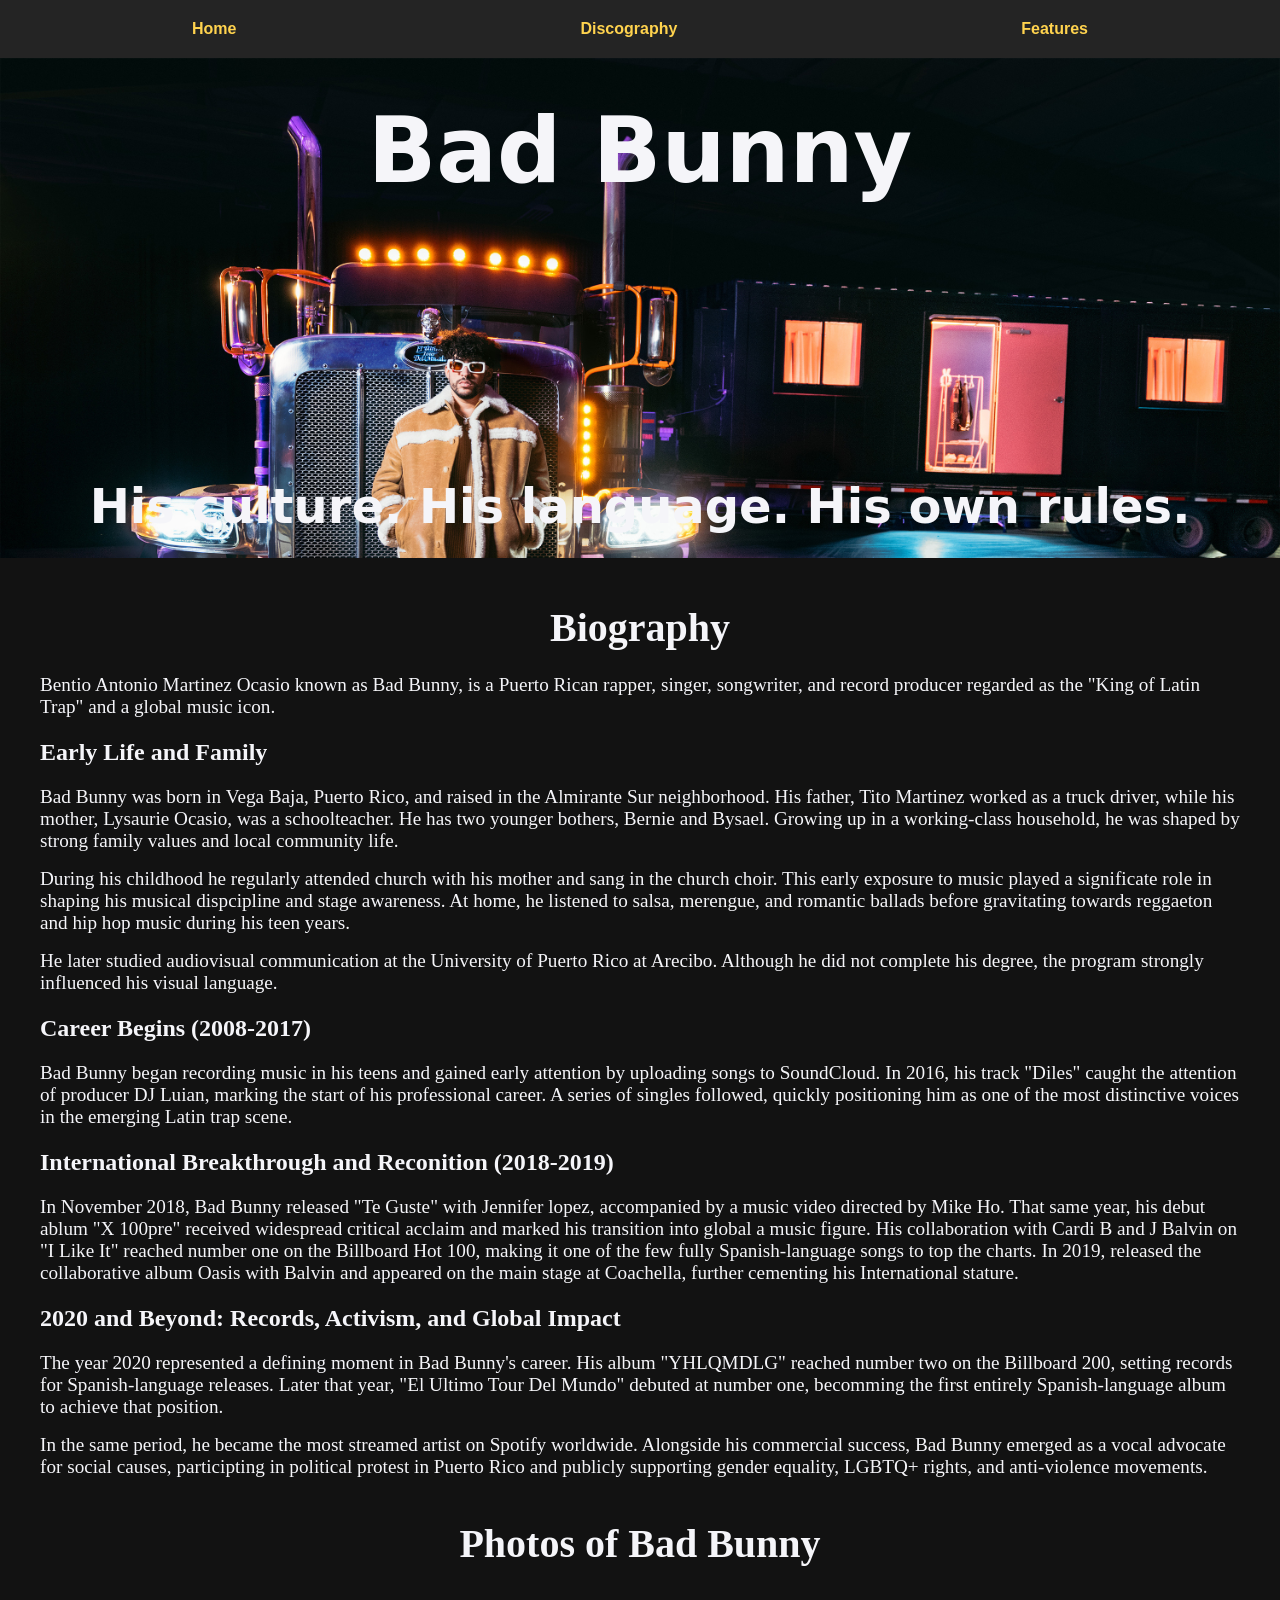
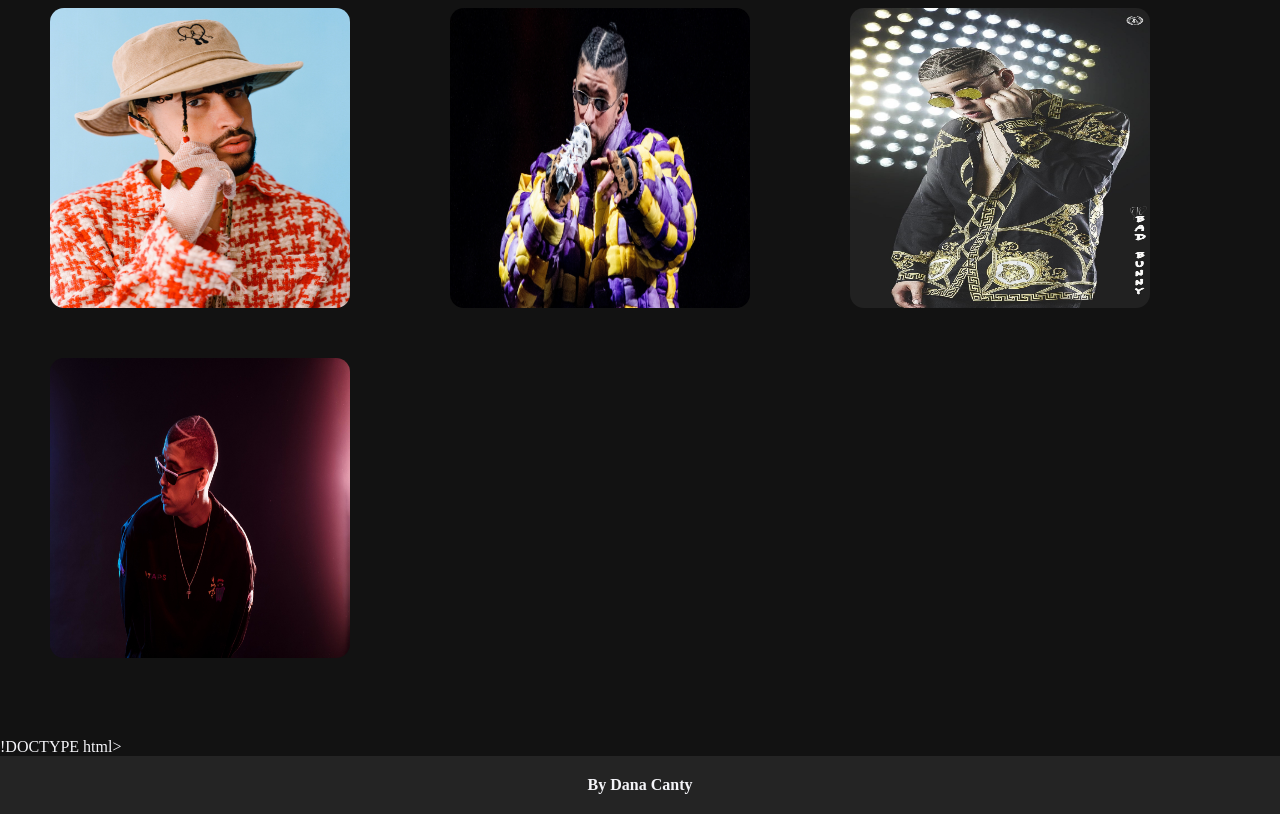
==== index.html @ 1dedb2bd "Dana homepage" ====
!DOCTYPE html>
<html lang="en">
<head>
    <meta charset="UTF-8">
    <meta name="viewport" content="width=device-width, initial-scale=1.0">
    <title>Bad Bunny</title>
    <link rel="stylesheet" href="style.css">
</head>
<body>
    <nav class="main-nav">
        <a class="main-nav__link" href="index.html">Home</a>
        <a class="main-nav__link" href="discography.html">Discography</a>
        <a class="main-nav__link" href="features.html">Features</a>
    </nav>
    <header class="jumbotron">
        <p class="jumbotron__main-text">Bad Bunny</p>
        <p class="jumbotron__sub-text">His culture. His language. His own rules.</p>
    </header>
    <main class="main-content">
        <h2>Biography</h2>
        <p>
            Bentio Antonio Martinez Ocasio known as Bad Bunny, is a Puerto Rican rapper, singer, songwriter, and record producer regarded as the "King of Latin Trap" and a global music icon.
        </p>
        <h3>Early Life and Family</h3>
        <p>
            Bad Bunny was born in  Vega Baja, Puerto Rico, and raised in the Almirante Sur neighborhood. His father, Tito Martinez worked as a truck driver, while his mother, Lysaurie Ocasio, was a schoolteacher. He has two younger bothers, Bernie and Bysael. Growing up in a working-class household, he was shaped by strong family values and local community life.
        </p>
        <p>
            During his childhood he regularly attended church with his mother and sang in the church choir. This early exposure to music played a significate role in shaping his musical dispcipline and stage awareness. At home, he listened to salsa, merengue, and romantic ballads before gravitating towards reggaeton and hip hop music during his teen years.
        </p>
        <p>
            He later studied audiovisual communication at the University of Puerto Rico at Arecibo. Although he did not complete his degree, the program strongly influenced his visual language.
        </p>
        <h3>Career Begins (2008-2017)</h3>
        <p>
            Bad Bunny began recording music in his teens and gained early attention by uploading songs to SoundCloud. In 2016, his track "Diles" caught the attention of producer DJ Luian, marking the start of his professional career. A series of singles followed, quickly positioning him as one of the most distinctive voices in the emerging Latin trap scene.
        </p>
        <h3>International Breakthrough and Reconition (2018-2019)</h3>
        <p> 
            In November 2018, Bad Bunny released "Te Guste" with Jennifer lopez, accompanied by a music video directed by Mike Ho. That same year, his debut ablum "X 100pre" received widespread critical acclaim and marked his transition into global a music figure. His collaboration with Cardi B and J Balvin on "I Like It" reached number one on the Billboard Hot 100, making it one of the few fully Spanish-language songs to top the charts. In 2019, released the collaborative album Oasis with Balvin and appeared on the main stage at Coachella, further cementing his International stature.
        </p>
        <h3>2020 and Beyond: Records, Activism, and Global Impact</h3>
        <p>
            The year 2020 represented a defining moment in Bad Bunny's career. His album "YHLQMDLG" reached number two on the Billboard 200, setting records for Spanish-language releases. Later that year, "El Ultimo Tour Del Mundo" debuted at number one, becomming the first entirely Spanish-language album to achieve that position. 
        </p>
        <p>
            In the same period, he became the most streamed artist on Spotify worldwide. Alongside his commercial success, Bad Bunny emerged as a vocal advocate for social causes, participting in political protest in Puerto Rico and publicly supporting gender equality, LGBTQ+ rights, and anti-violence movements.
        </p>
        <div class="pics">
            <h2>Photos of Bad Bunny</h2>
        </div>
        <section class="image_container">
            <img class="image" src="pics/1605950-1800x2111-iphone-hd-bad-bunny-wallpaper.jpg" alt="">
            <img class="image" src="pics/bad-bunny-background-image.jpg" alt="">
            <img class="image" src="pics/bad-bunny-wallpaper-photo.jpg" alt="">
            <img class="image" src="pics/purple-bunny-photo.jpg" alt=""> 
        </section>
    </main>
    <footer class="footer">
        <h4>By Dana Canty</h4>
    </footer>
</body>
</html>
---- style.css ----
* {
    margin: 0;
}
body {
    background-color: #121212;
    color: #F5F5F9;
    box-sizing: border-box;
    min-width: 100vh;
    display: grid;
    grid-template-areas: 
    'nav'
    'jumbo'
    'main'
    'pics'
    'photo'
    'footer';
    grid-template-columns: 1fr;
}
.main-nav {
    grid-area: nav;
    background-color: #242424;
    padding: 20px;
    display: flex;
    justify-content: space-around;
}
.main-nav__link {
    text-decoration-line: none;
    color: #FFD34E;
    font-weight: bold;
    font-family: sans-serif;
}
.main-nav__link:hover {
    text-decoration-line: underline;
    color: #F5F5F9;
}
.jumbotron {
    grid-area: jumbo;
    background-blend-mode: lighten;
    background-image: url(pics/1606052-3000x2000-desktop-hd-bad-bunny-wallpaper-photo.jpg);
    background-repeat: no-repeat;
    background-size: cover;
    height: 500px;
    display: grid;
    justify-items: center;
}
.jumbotron__main-text {
    font-size: 90px;
    font-weight: bold;
    font-family: system-ui, -apple-system, BlinkMacSystemFont, 'Segoe UI', Roboto, Oxygen, Ubuntu, Cantarell, 'Open Sans', 'Helvetica Neue', sans-serif;
    padding-top: 40px;
}
.jumbotron__sub-text {
    font-size: 48px;
    font-weight: bold;
    font-family: system-ui, -apple-system, BlinkMacSystemFont, 'Segoe UI', Roboto, Oxygen, Ubuntu, Cantarell, 'Open Sans', 'Helvetica Neue', sans-serif;
    padding-top: 250px;
}
.main-content {
    grid-area: main;
    font-size: larger;
    padding: 40px;
}
h2 {
    font-size: 2.5rem;
    line-height: 1.5;
    text-align: center;
    margin-block-end: 1rem;
}
h3 {
    font-size: 1.5rem;
    line-height: 1.5;
    margin-block-end: 1rem;
}
p {
    margin-block-end: 1rem;
}
.pics {
    grid-area: pics;
    padding-top: 20px;
}
.image_container {
    grid-area: photo;
    display:grid;
    grid-template-columns: repeat(auto-fill, minmax(320px, 1fr));
    grid-auto-rows: 350px;
    margin-top: 24px;
}
.image {
    display: grid;
    height: 300px;
    width: 300px;
    border-radius: 14px;
    margin: 10px;
}
.footer {
    grid-area: footer;
    display: flex;
    align-items: center;
    justify-content: center;
    background-color: #242424;
    padding: 20px;
}

@media screen and (max-width: 600px) {
    body {
        min-width: 100%;
        grid-template-areas: 
        'jumbo'
        'nav'
        'main'
        'pics'
        'photo'
        'footer';
        grid-template-columns: 1fr;
    }
    .main-nav {
        width: 90vw;
        min-width:max-content;
        font-size: larger;
    }
    .jumbotron {
        background-size:cover;
        height: 300px;
    }
    .jumbotron__main-text {
        font-size: 48px;
        padding: 10px;
    }
    .jumbotron__sub-text {
        font-size: 24px;
        text-align: center;
        padding:100px 20px 0px 20px;
    }
    .image_container {
        grid-auto-flow: row;
        justify-items: center;
        align-items: center;
    }

}
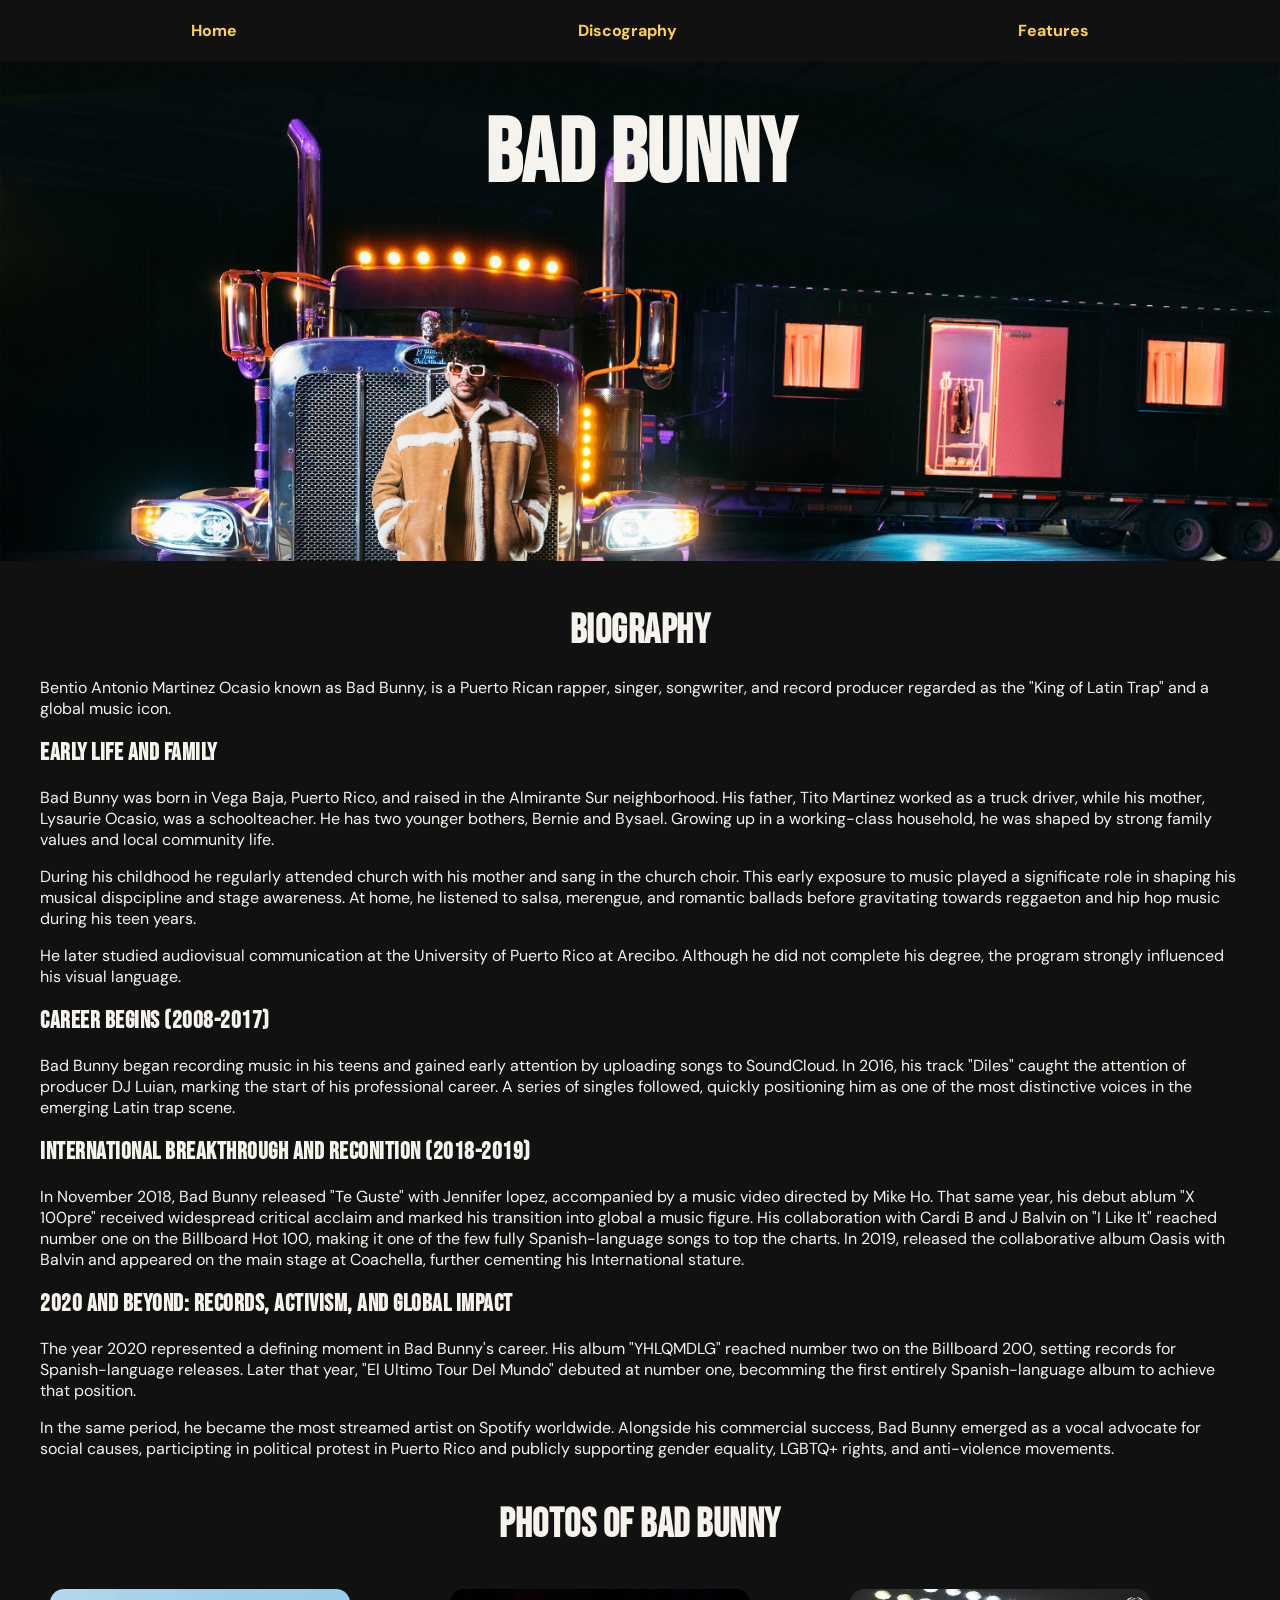
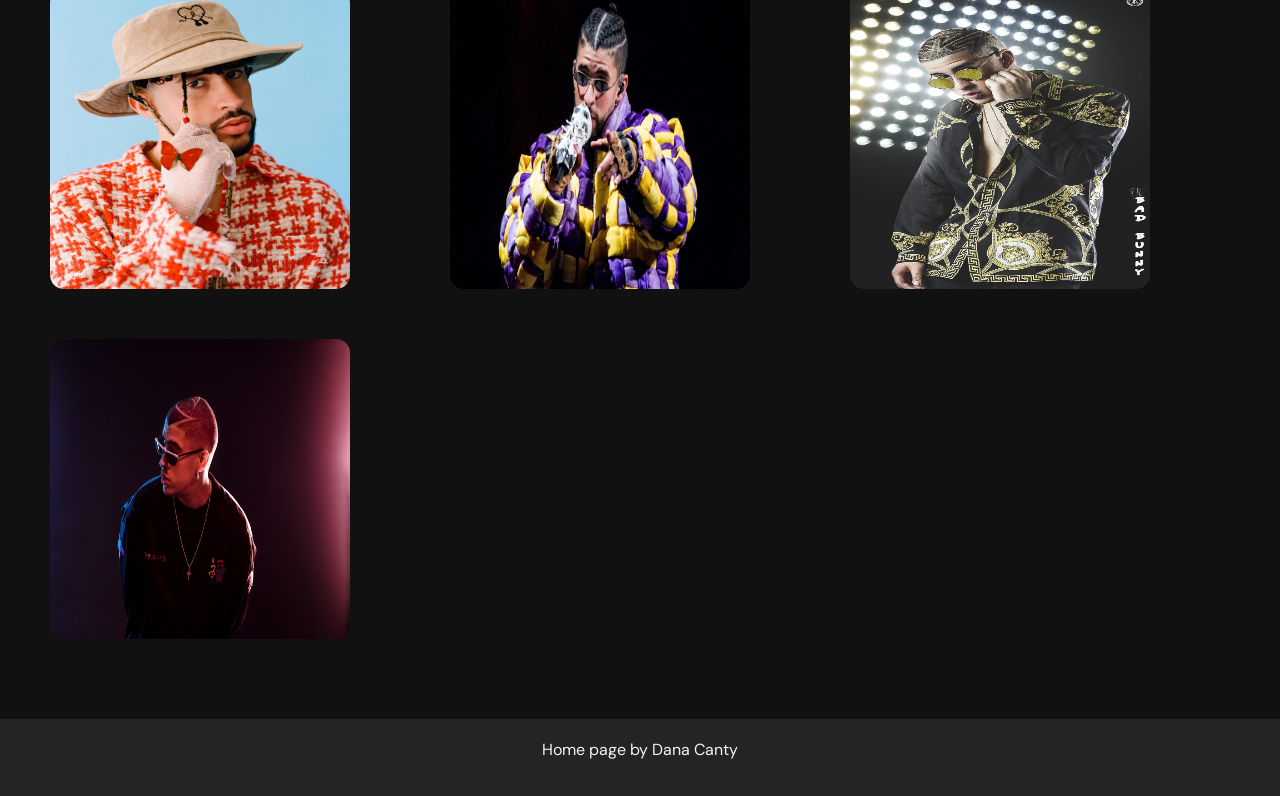
==== commit e0db6065: "Update homepage and features page" ====
--- a/index.html
+++ b/index.html
@@ -1,4 +1,4 @@
-!DOCTYPE html>
+<!DOCTYPE html>
 <html lang="en">
 <head>
     <meta charset="UTF-8">
@@ -14,7 +14,6 @@
     </nav>
     <header class="jumbotron">
         <p class="jumbotron__main-text">Bad Bunny</p>
-        <p class="jumbotron__sub-text">His culture. His language. His own rules.</p>
     </header>
     <main class="main-content">
         <h2>Biography</h2>
@@ -57,7 +56,7 @@
         </section>
     </main>
     <footer class="footer">
-        <h4>By Dana Canty</h4>
+        <p class="footer__credit">Home page by Dana Canty</p>
     </footer>
 </body>
 </html>
--- a/style.css
+++ b/style.css
@@ -1,11 +1,14 @@
+@import url('https://fonts.googleapis.com/css2?family=Bebas+Neue&family=DM+Sans:wght@400;600;700&display=swap');
 * {
     margin: 0;
+    box-sizing: border-box;
 }
 body {
-    background-color: #121212;
-    color: #F5F5F9;
+    background-color: #111111;
+    color: #f5f3ec;
+    font-family: 'DM Sans', sans-serif;
     box-sizing: border-box;
-    min-width: 100vh;
+    min-width: 100vw;
     display: grid;
     grid-template-areas: 
     'nav'
@@ -16,9 +19,9 @@
     'footer';
     grid-template-columns: 1fr;
 }
+
 .main-nav {
     grid-area: nav;
-    background-color: #242424;
     padding: 20px;
     display: flex;
     justify-content: space-around;
@@ -27,7 +30,7 @@
     text-decoration-line: none;
     color: #FFD34E;
     font-weight: bold;
-    font-family: sans-serif;
+    font-family: 'DM Sans', sans-serif;
 }
 .main-nav__link:hover {
     text-decoration-line: underline;
@@ -53,11 +56,11 @@
     font-size: 48px;
     font-weight: bold;
     font-family: system-ui, -apple-system, BlinkMacSystemFont, 'Segoe UI', Roboto, Oxygen, Ubuntu, Cantarell, 'Open Sans', 'Helvetica Neue', sans-serif;
-    padding-top: 250px;
+    padding-top: 20vh;
 }
 .main-content {
     grid-area: main;
-    font-size: larger;
+    font-size: 1rem;
     padding: 40px;
 }
 h2 {
@@ -115,7 +118,7 @@
     }
     .main-nav {
         width: 90vw;
-        min-width:max-content;
+        min-width: max-content;
         font-size: larger;
     }
     .jumbotron {
@@ -129,7 +132,7 @@
     .jumbotron__sub-text {
         font-size: 24px;
         text-align: center;
-        padding:100px 20px 0px 20px;
+        padding: 40px 20px 0px 20px;
     }
     .image_container {
         grid-auto-flow: row;
@@ -137,4 +140,31 @@
         align-items: center;
     }
 
-}+}
+.jumbotron__main-text,
+.jumbotron__sub-text,
+h1,
+h2,
+h3,
+h4,
+h5,
+h6 {
+  font-family: 'Bebas Neue', sans-serif;
+  letter-spacing: 0.5px;
+}
+.site-footer {
+  background-color: #242424;
+  color: #f5f3ec;
+  padding: 20px;
+  margin: 0;
+  max-width: none;
+  border: 0;
+  text-align: center;
+  font-family: 'DM Sans', sans-serif;
+}
+
+.site-footer .footer__credit {
+  margin: 0;
+  font-size: 1rem;
+  font-weight: 700;
+}
